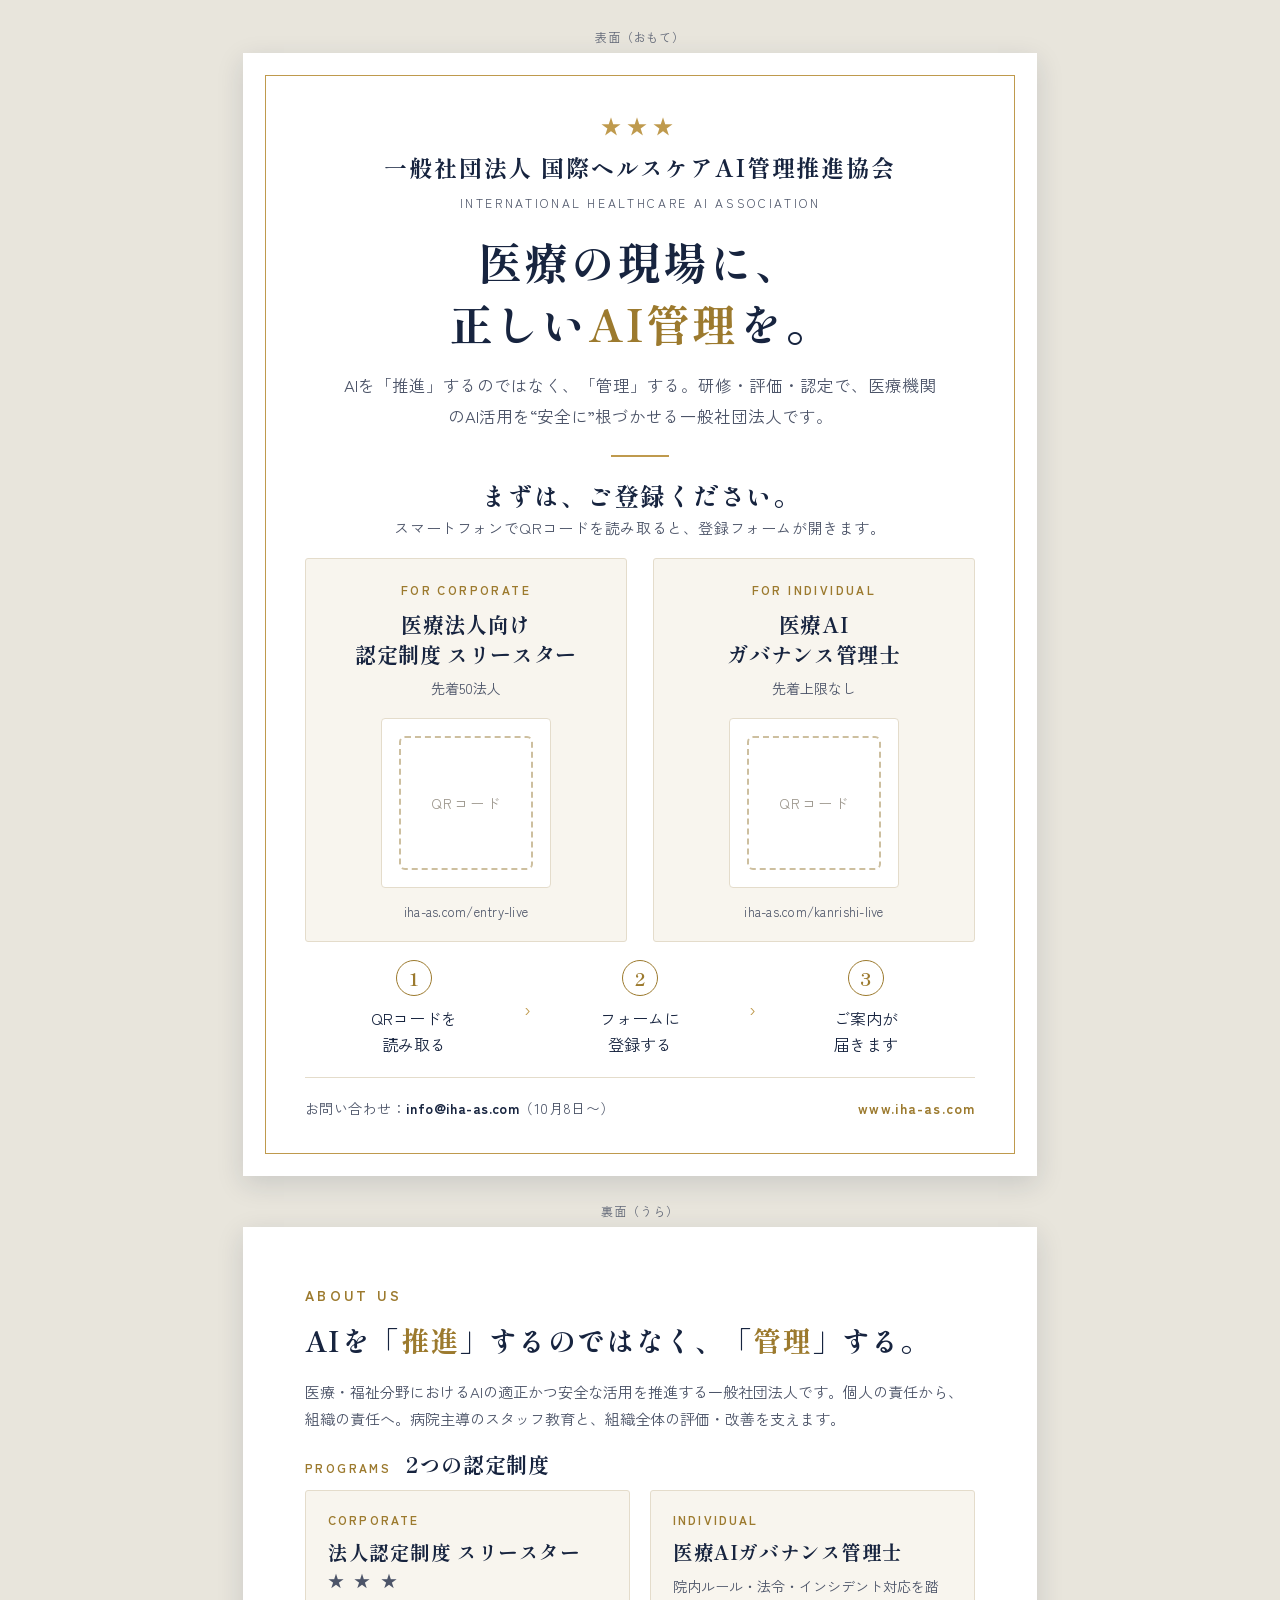
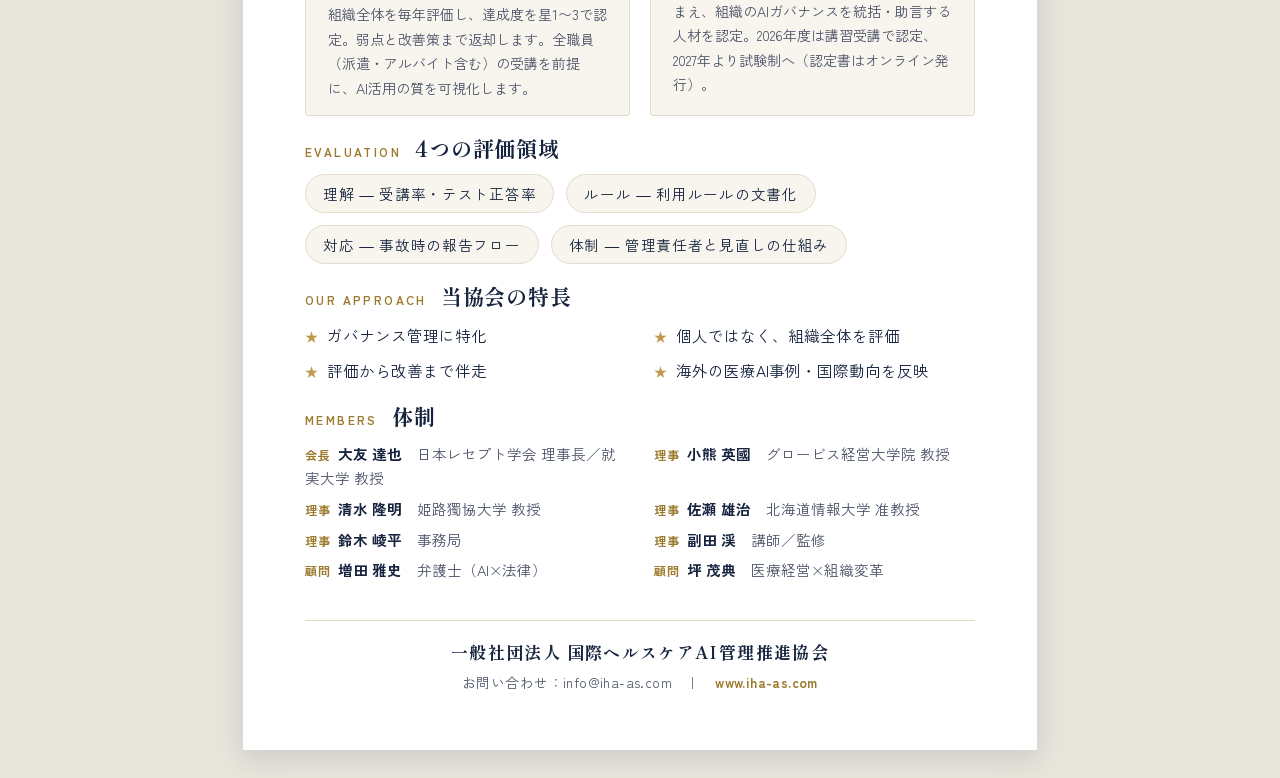
==== iha_flyer.html @ 17ee5e05 "チラシ（iha_flyer.html）を追加 Co-authored-by: Cursor <cursoragent@cursor.com>" ====
<!doctype html>
<html lang="ja">
<head>
<meta charset="utf-8">
<meta name="viewport" content="width=device-width, initial-scale=1">
<title>協会配布フライヤー</title>
<link rel="preconnect" href="https://fonts.googleapis.com">
<link rel="preconnect" href="https://fonts.gstatic.com" crossorigin>
<link rel="stylesheet" href="https://fonts.googleapis.com/css2?family=Shippori+Mincho+B1:wght@600;700&family=Zen+Kaku+Gothic+New:wght@400;500;700&display=swap">
<style>
  /* A4配布資料（表・裏）｜白基調・印刷向け。アクセントに協会のネイビー×ゴールド、見出しは明朝 */
  :root{
    --paper:#FFFFFF; --mat:#E8E5DC;
    --ink:#17243F;        /* 見出し・本文（濃紺） */
    --ink-soft:#4C5468;   /* 補足文 */
    --gold:#9C7A2E;       /* ラベル・小アクセント（白地で可読） */
    --gold-bright:#BF9A4D;/* 星・罫線・枠（装飾） */
    --line:#E4DCCB;       /* 罫線・枠（淡い） */
    --card:#F8F5EE;       /* カード地 */
    --font-mincho:"Shippori Mincho B1","Hiragino Mincho ProN","Yu Mincho",serif;
    --font-gothic:"Zen Kaku Gothic New","Hiragino Kaku Gothic ProN","Hiragino Sans","Yu Gothic","Meiryo",sans-serif;
    color-scheme:light;
  }
  *{box-sizing:border-box}
  body{margin:0;background:var(--mat);color:var(--ink);font-family:var(--font-gothic);
    padding-block:28px;padding-left:16px;padding-right:16px;
    display:flex;flex-direction:column;align-items:center;gap:26px;}

  .sheetwrap{width:100%;max-width:794px;}
  .scaler{position:relative;width:100%;}
  .scaler::before{content:"";display:block;padding-top:141.43%;} /* A4 297/210 */
  .page{position:absolute;top:0;left:0;width:794px;height:1123px;transform-origin:top left;
    background:var(--paper);overflow:hidden;box-shadow:0 8px 26px rgba(23,36,63,.14);}
  .page-inner{position:absolute;inset:0;box-sizing:border-box;padding:58px 62px;
    display:flex;flex-direction:column;}

  .frame{position:absolute;inset:22px;border:1px solid var(--gold-bright);pointer-events:none;}

  .eyebrow{margin:0;font-size:14px;font-weight:700;letter-spacing:.24em;color:var(--gold);}
  .stars{margin:0;font-size:20px;letter-spacing:.3em;color:var(--gold-bright);}

  /* ===== 表面 ===== */
  .f-head{text-align:center;display:flex;flex-direction:column;align-items:center;gap:10px;}
  .f-org{margin:0;font-family:var(--font-mincho);font-size:23px;font-weight:700;letter-spacing:.08em;color:var(--ink);}
  .f-orgen{margin:0;font-size:12px;letter-spacing:.22em;color:var(--ink-soft);}

  .f-hero{margin:20px 0 0;text-align:center;}
  .f-title{margin:0;font-family:var(--font-mincho);font-size:44px;font-weight:700;line-height:1.4;
    letter-spacing:.05em;color:var(--ink);}
  .f-title .em{color:var(--gold);}
  .f-sub{margin:16px auto 0;max-width:600px;font-size:16.5px;line-height:1.85;color:var(--ink-soft);}

  .f-rule{width:58px;height:2px;background:var(--gold-bright);margin:24px auto 0;}

  .f-cta-label{margin:20px 0 4px;text-align:center;font-family:var(--font-mincho);font-size:25px;font-weight:700;
    letter-spacing:.06em;color:var(--ink);}
  .f-cta-note{margin:0;text-align:center;font-size:15px;letter-spacing:.04em;color:var(--ink-soft);}

  .qr-row{display:grid;grid-template-columns:1fr 1fr;gap:26px;margin-top:20px;}
  .qr-card{border:1px solid var(--line);background:var(--card);border-radius:3px;
    padding:22px 22px 20px;display:flex;flex-direction:column;align-items:center;text-align:center;gap:12px;}
  .qr-tag{margin:0;font-size:12px;font-weight:700;letter-spacing:.2em;color:var(--gold);}
  .qr-name{margin:0;font-family:var(--font-mincho);font-size:21px;font-weight:700;letter-spacing:.03em;color:var(--ink);line-height:1.4;}
  .qr-limit{margin:-3px 0 0;font-size:14px;color:var(--ink-soft);}
  .qr-box{width:170px;height:170px;margin:8px 0 2px;background:#fff;border:1px solid var(--line);border-radius:4px;
    display:flex;align-items:center;justify-content:center;position:relative;}
  .qr-box::after{content:"QRコード";position:absolute;font-family:var(--font-gothic);
    font-size:14px;letter-spacing:.12em;color:#9a948a;}
  .qr-box .ph{width:134px;height:134px;border:2px dashed #cdbf9f;border-radius:6px;}
  .qr-url{margin:0;font-size:13px;letter-spacing:.02em;color:var(--ink-soft);word-break:break-all;}

  .f-steps{display:flex;align-items:stretch;justify-content:center;gap:0;margin-top:18px;}
  .f-step{flex:1;text-align:center;padding:0 10px;}
  .f-step .n{display:inline-flex;width:36px;height:36px;border-radius:50%;border:1.5px solid var(--gold);
    color:var(--gold);align-items:center;justify-content:center;font-size:18px;font-family:var(--font-mincho);font-weight:700;}
  .f-step p{margin:10px 0 0;font-size:16px;line-height:1.6;color:var(--ink);}
  .f-stepdiv{align-self:center;color:var(--gold-bright);font-size:18px;}

  .f-foot{margin-top:auto;padding-top:20px;border-top:1px solid var(--line);
    display:flex;justify-content:space-between;align-items:center;font-size:14px;color:var(--ink-soft);letter-spacing:.03em;}
  .f-foot b{color:var(--ink);font-weight:700;}
  .f-foot .site{color:var(--gold);font-weight:700;letter-spacing:.08em;}

  /* ===== 裏面 ===== */
  .b-head{display:flex;flex-direction:column;gap:7px;}
  .b-title{margin:8px 0 0;font-family:var(--font-mincho);font-size:28px;font-weight:700;line-height:1.45;
    letter-spacing:.05em;color:var(--ink);}
  .b-title .em{color:var(--gold);}
  .b-lead{margin:10px 0 0;font-size:15px;line-height:1.82;color:var(--ink-soft);}

  .b-sec{margin-top:17px;}
  .b-sec-h{display:flex;align-items:baseline;gap:14px;margin:0 0 11px;}
  .b-sec-h .en{font-size:12px;font-weight:700;letter-spacing:.2em;color:var(--gold);}
  .b-sec-h .ja{font-family:var(--font-mincho);font-size:21px;font-weight:700;letter-spacing:.04em;color:var(--ink);}

  .b-two{display:grid;grid-template-columns:1fr 1fr;gap:20px;}
  .b-card{border:1px solid var(--line);background:var(--card);border-radius:3px;padding:15px 22px;}
  .b-card h4{margin:0;font-family:var(--font-mincho);font-size:19.5px;font-weight:700;letter-spacing:.03em;color:var(--ink);}
  .b-card .tag{display:inline-block;margin:0 0 9px;font-size:12px;font-weight:700;letter-spacing:.18em;color:var(--gold);}
  .b-card p{margin:8px 0 0;font-size:14px;line-height:1.75;color:var(--ink-soft);}
  .b-card .stars{font-size:16px;letter-spacing:.2em;margin:0 0 3px;}

  .b-areas{display:flex;gap:12px;margin-top:5px;flex-wrap:wrap;}
  .b-tag{border:1px solid var(--line);background:var(--card);border-radius:999px;padding:8px 17px;font-size:14.5px;color:var(--ink);letter-spacing:.05em;}

  .b-diff{display:grid;grid-template-columns:1fr 1fr;gap:9px 28px;margin:0;padding:0;list-style:none;}
  .b-diff li{position:relative;padding-left:22px;font-size:15.5px;line-height:1.7;color:var(--ink);}
  .b-diff li::before{content:"★";position:absolute;left:0;color:var(--gold-bright);font-size:13px;top:4px;}

  .b-people{display:grid;grid-template-columns:1fr 1fr;gap:6px 28px;margin:0;padding:0;list-style:none;}
  .b-people li{font-size:14.5px;line-height:1.7;color:var(--ink-soft);}
  .b-people b{color:var(--ink);font-weight:700;}
  .b-people .role{color:var(--gold);font-size:12px;font-weight:700;letter-spacing:.1em;margin-right:7px;}

  .b-foot{margin-top:auto;padding-top:18px;border-top:1px solid var(--line);text-align:center;}
  .b-foot .org{margin:0;font-family:var(--font-mincho);font-size:17px;font-weight:700;letter-spacing:.08em;color:var(--ink);}
  .b-foot .meta{margin:8px 0 0;font-size:13.5px;color:var(--ink-soft);letter-spacing:.03em;}
  .b-foot .site{color:var(--gold);font-weight:700;}

  .pagetag{font-size:12px;color:var(--ink-soft);opacity:.85;text-align:center;letter-spacing:.08em;margin:0 0 8px;}
  .hint{font-size:13px;color:var(--ink-soft);text-align:center;max-width:794px;line-height:1.7;}
  .hint b{color:var(--gold);font-weight:700;}
</style>
</head>
<body>
<!-- 表面 -->
<div class="sheetwrap">
  <p class="pagetag">表面（おもて）</p>
  <div class="scaler">
    <div class="page">
      <div class="frame" aria-hidden="true"></div>
      <div class="page-inner">
        <div class="f-head">
          <p class="stars">★★★</p>
          <p class="f-org">一般社団法人 国際ヘルスケアAI管理推進協会</p>
          <p class="f-orgen">INTERNATIONAL HEALTHCARE AI ASSOCIATION</p>
        </div>

        <div class="f-hero">
          <h1 class="f-title">医療の現場に、<br>正しい<span class="em">AI管理</span>を。</h1>
          <p class="f-sub">AIを「推進」するのではなく、「管理」する。研修・評価・認定で、医療機関のAI活用を“安全に”根づかせる一般社団法人です。</p>
        </div>

        <div class="f-rule" aria-hidden="true"></div>

        <p class="f-cta-label">まずは、ご登録ください。</p>
        <p class="f-cta-note">スマートフォンでQRコードを読み取ると、登録フォームが開きます。</p>

        <div class="qr-row">
          <div class="qr-card">
            <p class="qr-tag">FOR CORPORATE</p>
            <p class="qr-name">医療法人向け<br>認定制度 スリースター</p>
            <p class="qr-limit">先着50法人</p>
            <div class="qr-box"><span class="ph"></span></div>
            <p class="qr-url">iha-as.com/entry-live</p>
          </div>
          <div class="qr-card">
            <p class="qr-tag">FOR INDIVIDUAL</p>
            <p class="qr-name">医療AI<br>ガバナンス管理士</p>
            <p class="qr-limit">先着上限なし</p>
            <div class="qr-box"><span class="ph"></span></div>
            <p class="qr-url">iha-as.com/kanrishi-live</p>
          </div>
        </div>

        <div class="f-steps">
          <div class="f-step"><span class="n">1</span><p>QRコードを<br>読み取る</p></div>
          <div class="f-stepdiv">›</div>
          <div class="f-step"><span class="n">2</span><p>フォームに<br>登録する</p></div>
          <div class="f-stepdiv">›</div>
          <div class="f-step"><span class="n">3</span><p>ご案内が<br>届きます</p></div>
        </div>

        <div class="f-foot">
          <span>お問い合わせ：<b>info@iha-as.com</b>（10月8日〜）</span>
          <span class="site">www.iha-as.com</span>
        </div>
      </div>
    </div>
  </div>
</div>

<!-- 裏面 -->
<div class="sheetwrap">
  <p class="pagetag">裏面（うら）</p>
  <div class="scaler">
    <div class="page">
      <div class="page-inner">
        <div class="b-head">
          <p class="eyebrow">ABOUT US</p>
          <h2 class="b-title">AIを「<span class="em">推進</span>」するのではなく、「<span class="em">管理</span>」する。</h2>
          <p class="b-lead">医療・福祉分野におけるAIの適正かつ安全な活用を推進する一般社団法人です。個人の責任から、組織の責任へ。病院主導のスタッフ教育と、組織全体の評価・改善を支えます。</p>
        </div>

        <div class="b-sec">
          <div class="b-sec-h"><span class="en">PROGRAMS</span><span class="ja">2つの認定制度</span></div>
          <div class="b-two">
            <div class="b-card">
              <span class="tag">CORPORATE</span>
              <h4>法人認定制度 スリースター</h4>
              <p class="stars">★ ★ ★</p>
              <p>組織全体を毎年評価し、達成度を星1〜3で認定。弱点と改善策まで返却します。全職員（派遣・アルバイト含む）の受講を前提に、AI活用の質を可視化します。</p>
            </div>
            <div class="b-card">
              <span class="tag">INDIVIDUAL</span>
              <h4>医療AIガバナンス管理士</h4>
              <p>院内ルール・法令・インシデント対応を踏まえ、組織のAIガバナンスを統括・助言する人材を認定。2026年度は講習受講で認定、2027年より試験制へ（認定書はオンライン発行）。</p>
            </div>
          </div>
        </div>

        <div class="b-sec">
          <div class="b-sec-h"><span class="en">EVALUATION</span><span class="ja">4つの評価領域</span></div>
          <div class="b-areas">
            <span class="b-tag">理解 ― 受講率・テスト正答率</span>
            <span class="b-tag">ルール ― 利用ルールの文書化</span>
            <span class="b-tag">対応 ― 事故時の報告フロー</span>
            <span class="b-tag">体制 ― 管理責任者と見直しの仕組み</span>
          </div>
        </div>

        <div class="b-sec">
          <div class="b-sec-h"><span class="en">OUR APPROACH</span><span class="ja">当協会の特長</span></div>
          <ul class="b-diff">
            <li>ガバナンス管理に特化</li>
            <li>個人ではなく、組織全体を評価</li>
            <li>評価から改善まで伴走</li>
            <li>海外の医療AI事例・国際動向を反映</li>
          </ul>
        </div>

        <div class="b-sec">
          <div class="b-sec-h"><span class="en">MEMBERS</span><span class="ja">体制</span></div>
          <ul class="b-people">
            <li><span class="role">会長</span><b>大友 達也</b>　日本レセプト学会 理事長／就実大学 教授</li>
            <li><span class="role">理事</span><b>小熊 英國</b>　グロービス経営大学院 教授</li>
            <li><span class="role">理事</span><b>清水 隆明</b>　姫路獨協大学 教授</li>
            <li><span class="role">理事</span><b>佐瀬 雄治</b>　北海道情報大学 准教授</li>
            <li><span class="role">理事</span><b>鈴木 崚平</b>　事務局</li>
            <li><span class="role">理事</span><b>副田 渓</b>　講師／監修</li>
            <li><span class="role">顧問</span><b>増田 雅史</b>　弁護士（AI×法律）</li>
            <li><span class="role">顧問</span><b>坪 茂典</b>　医療経営×組織変革</li>
          </ul>
        </div>

        <div class="b-foot">
          <p class="org">一般社団法人 国際ヘルスケアAI管理推進協会</p>
          <p class="meta">お問い合わせ：info@iha-as.com　｜　<span class="site">www.iha-as.com</span></p>
        </div>
      </div>
    </div>
  </div>
</div>

<script>
  function fit(){
    document.querySelectorAll('.sheetwrap').forEach(function(w){
      var page=w.querySelector('.page');
      page.style.transform='scale('+(w.querySelector('.scaler').clientWidth/794)+')';
    });
  }
  window.addEventListener('resize',fit);fit();
  window.addEventListener('load',fit);
</script>
</body>
</html>
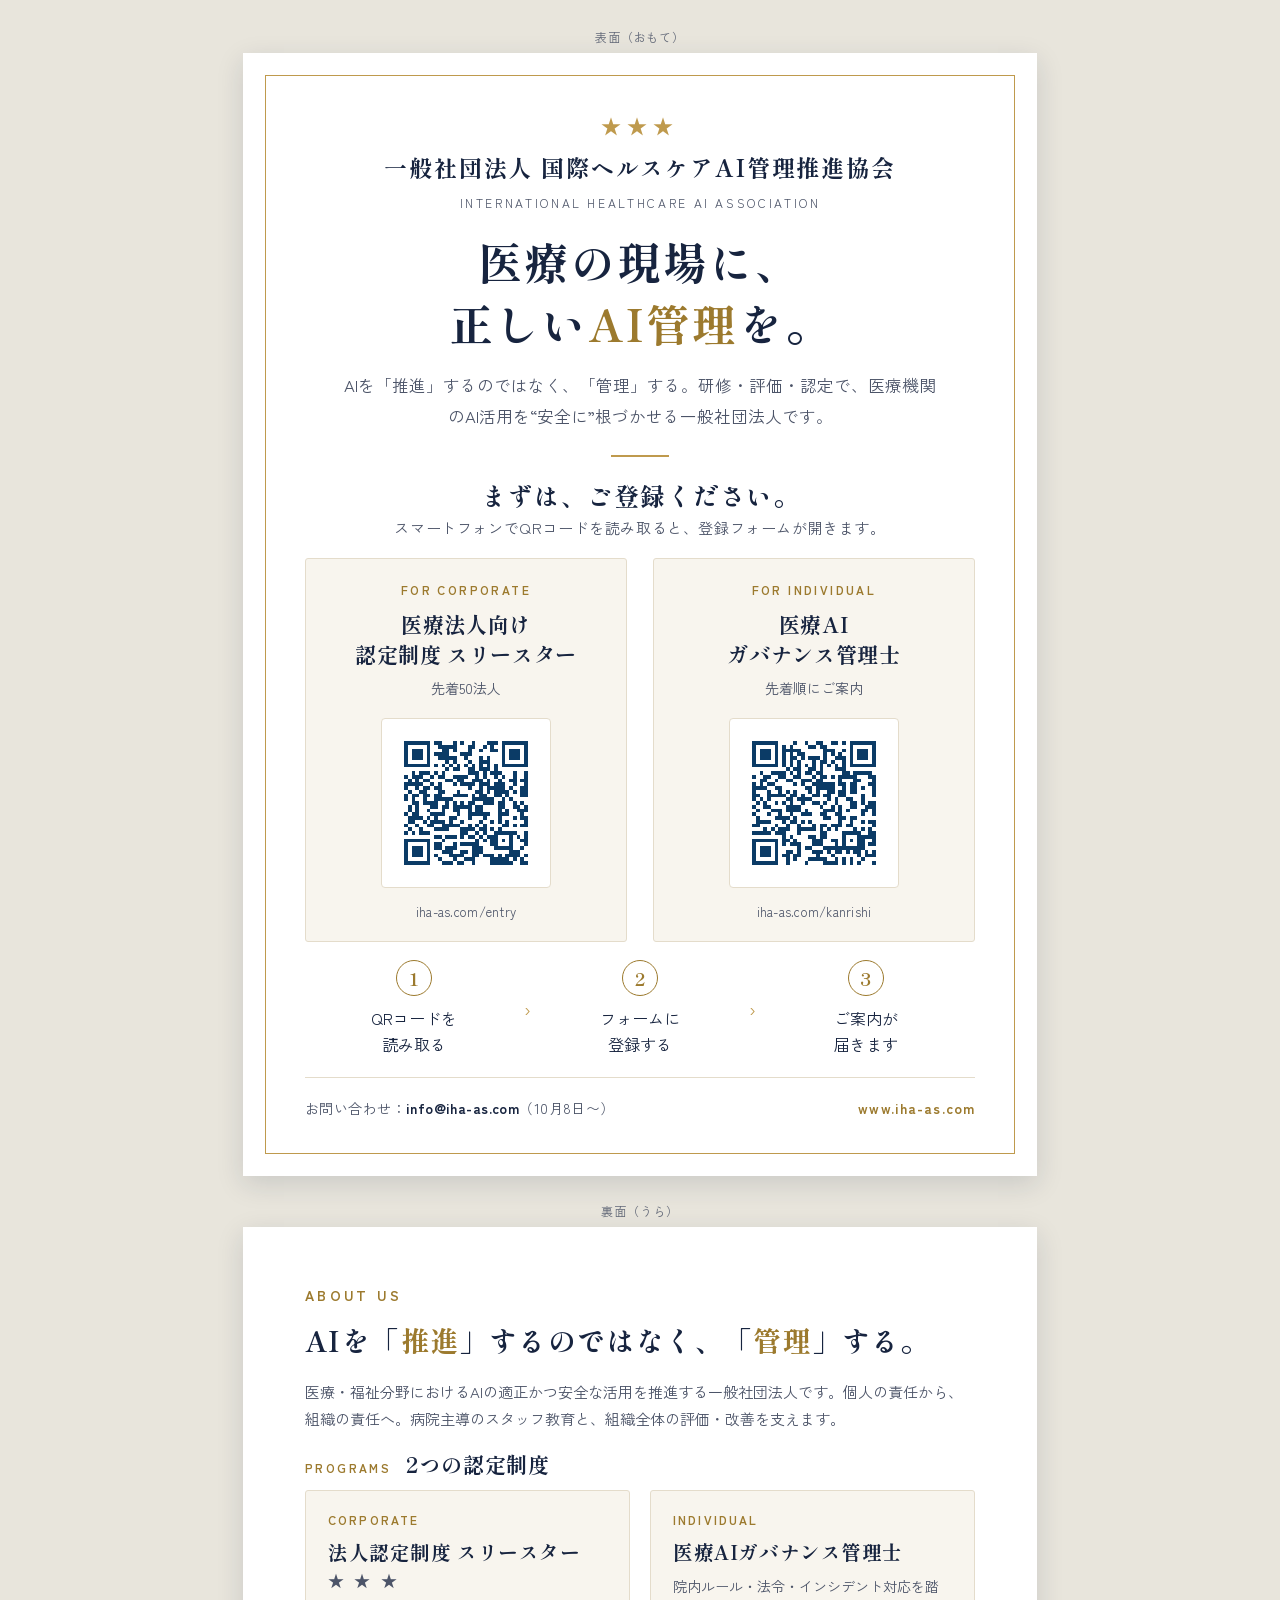
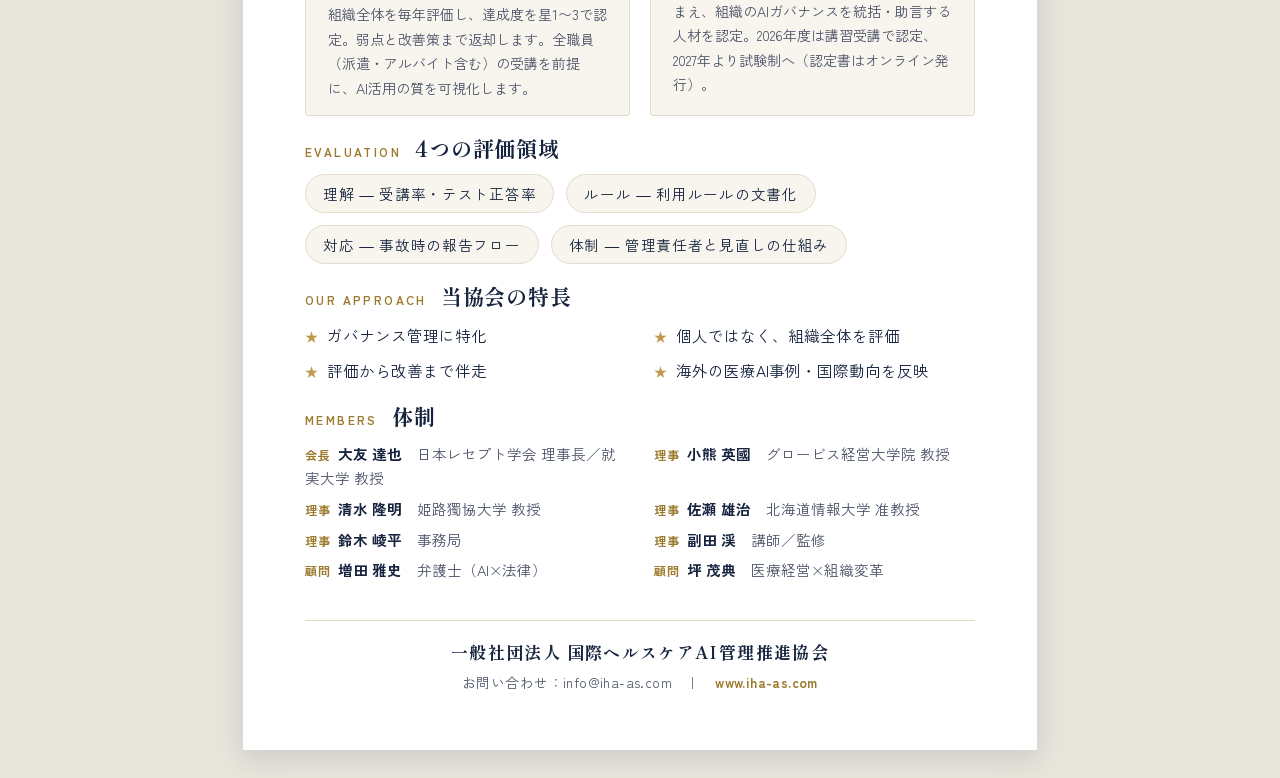
==== commit 2a3ca2f4: "チラシに会場配布用のQRコードを入れ、管理士の表記を「先着順にご案内」に変更 Co-authored-by: Cursor <cursoragent@cursor.com>" ====
--- a/iha_flyer.html
+++ b/iha_flyer.html
@@ -63,10 +63,8 @@
   .qr-name{margin:0;font-family:var(--font-mincho);font-size:21px;font-weight:700;letter-spacing:.03em;color:var(--ink);line-height:1.4;}
   .qr-limit{margin:-3px 0 0;font-size:14px;color:var(--ink-soft);}
   .qr-box{width:170px;height:170px;margin:8px 0 2px;background:#fff;border:1px solid var(--line);border-radius:4px;
-    display:flex;align-items:center;justify-content:center;position:relative;}
-  .qr-box::after{content:"QRコード";position:absolute;font-family:var(--font-gothic);
-    font-size:14px;letter-spacing:.12em;color:#9a948a;}
-  .qr-box .ph{width:134px;height:134px;border:2px dashed #cdbf9f;border-radius:6px;}
+    display:flex;align-items:center;justify-content:center;}
+  .qr-box svg{display:block;width:154px;height:154px;}
   .qr-url{margin:0;font-size:13px;letter-spacing:.02em;color:var(--ink-soft);word-break:break-all;}
 
   .f-steps{display:flex;align-items:stretch;justify-content:center;gap:0;margin-top:18px;}
@@ -151,15 +149,15 @@
             <p class="qr-tag">FOR CORPORATE</p>
             <p class="qr-name">医療法人向け<br>認定制度 スリースター</p>
             <p class="qr-limit">先着50法人</p>
-            <div class="qr-box"><span class="ph"></span></div>
-            <p class="qr-url">iha-as.com/entry-live</p>
+            <div class="qr-box"><svg role="img" aria-label="医療法人向け認定制度のQRコード" xmlns="http://www.w3.org/2000/svg" viewBox="0 0 41 41" shape-rendering="crispEdges"><path fill="#FFFFFF" d="M0 0h41v41H0z"/><path stroke="#0B3B66" d="M4 4.5h7m1 0h2m3 0h1m1 0h1m2 0h1m3 0h3m1 0h7M4 5.5h1m5 0h1m2 0h5m3 0h2m2 0h1m1 0h1m2 0h1m5 0h1M4 6.5h1m1 0h3m1 0h1m3 0h2m1 0h1m3 0h1m2 0h1m2 0h2m1 0h1m1 0h3m1 0h1M4 7.5h1m1 0h3m1 0h1m1 0h4m3 0h3m8 0h1m1 0h3m1 0h1M4 8.5h1m1 0h3m1 0h1m2 0h5m2 0h1m3 0h1m1 0h1m3 0h1m1 0h3m1 0h1M4 9.5h1m5 0h1m4 0h1m1 0h1m3 0h1m2 0h3m3 0h1m5 0h1M4 10.5h7m1 0h1m1 0h1m1 0h1m1 0h1m1 0h1m1 0h1m1 0h1m1 0h1m1 0h1m1 0h7M15 11.5h1m1 0h2m2 0h2m1 0h3m1 0h1M6 12.5h1m1 0h3m1 0h1m1 0h1m6 0h3m1 0h1m1 0h3m3 0h1m2 0h1M4 13.5h1m1 0h3m2 0h1m1 0h2m2 0h4m2 0h1m1 0h1m2 0h1m1 0h1m2 0h1m2 0h1M5 14.5h1m1 0h1m1 0h2m4 0h2m1 0h2m2 0h3m1 0h1m2 0h1m2 0h2m1 0h2M4 15.5h5m2 0h1m1 0h1m3 0h1m1 0h4m1 0h3m1 0h3m2 0h1m2 0h1M4 16.5h1m2 0h1m1 0h2m1 0h2m7 0h1m2 0h1m1 0h5m1 0h1m2 0h2M5 17.5h1m2 0h2m3 0h2m3 0h1m4 0h2m1 0h1m1 0h4m1 0h1m1 0h2M4 18.5h1m1 0h2m1 0h2m1 0h2m3 0h4m1 0h1m1 0h2m2 0h2m1 0h1m3 0h2M4 19.5h1m1 0h1m2 0h1m2 0h5m5 0h6m2 0h1m1 0h1M6 20.5h2m1 0h4m2 0h1m1 0h1m1 0h1m1 0h2m2 0h3m1 0h2m2 0h1m1 0h1M5 21.5h1m1 0h1m3 0h2m1 0h2m1 0h5m1 0h2m4 0h2m2 0h2m1 0h1M5 22.5h1m1 0h1m2 0h1m3 0h1m2 0h2m2 0h1m1 0h2m4 0h1m1 0h1m2 0h3M4 23.5h1m1 0h2m3 0h4m3 0h1m2 0h6m2 0h3m3 0h1M5 24.5h4m1 0h1m1 0h1m3 0h2m3 0h1m3 0h1m3 0h1m3 0h1m1 0h2M5 25.5h2m2 0h1m1 0h4m1 0h1m2 0h1m4 0h1m2 0h1m1 0h1m1 0h1m4 0h1M4 26.5h1m2 0h1m2 0h2m2 0h5m2 0h1m1 0h1m1 0h1m4 0h2m1 0h1m1 0h2M5 27.5h1m2 0h1m3 0h4m3 0h4m1 0h2m1 0h1m1 0h1M4 28.5h1m1 0h1m1 0h3m8 0h2m2 0h1m1 0h1m2 0h6m2 0h1M12 29.5h2m1 0h3m1 0h1m1 0h2m1 0h1m1 0h3m3 0h1m1 0h1m1 0h1M4 30.5h7m3 0h1m8 0h1m1 0h1m1 0h2m1 0h1m1 0h1m2 0h2M4 31.5h1m5 0h1m1 0h2m3 0h1m1 0h5m3 0h2m3 0h1m3 0h1M4 32.5h1m1 0h3m1 0h1m1 0h2m1 0h3m4 0h3m3 0h5m2 0h1M4 33.5h1m1 0h3m1 0h1m3 0h3m2 0h2m1 0h3m7 0h3M4 34.5h1m1 0h3m1 0h1m1 0h1m3 0h4m2 0h2m1 0h3m1 0h1m1 0h4m1 0h1M4 35.5h1m5 0h1m2 0h1m3 0h1m2 0h3m4 0h5m1 0h1m1 0h1M4 36.5h7m3 0h3m1 0h2m2 0h1m4 0h6m2 0h2"/></svg></div>
+            <p class="qr-url">iha-as.com/entry</p>
           </div>
           <div class="qr-card">
             <p class="qr-tag">FOR INDIVIDUAL</p>
             <p class="qr-name">医療AI<br>ガバナンス管理士</p>
-            <p class="qr-limit">先着上限なし</p>
-            <div class="qr-box"><span class="ph"></span></div>
-            <p class="qr-url">iha-as.com/kanrishi-live</p>
+            <p class="qr-limit">先着順にご案内</p>
+            <div class="qr-box"><svg role="img" aria-label="医療AIガバナンス管理士のQRコード" xmlns="http://www.w3.org/2000/svg" viewBox="0 0 41 41" shape-rendering="crispEdges"><path fill="#FFFFFF" d="M0 0h41v41H0z"/><path stroke="#0B3B66" d="M4 4.5h7m4 0h1m2 0h1m2 0h2m2 0h2m1 0h1m1 0h7M4 5.5h1m5 0h1m1 0h1m1 0h1m4 0h2m1 0h2m6 0h1m5 0h1M4 6.5h1m1 0h3m1 0h1m1 0h5m6 0h3m2 0h1m1 0h1m1 0h3m1 0h1M4 7.5h1m1 0h3m1 0h1m1 0h1m1 0h1m1 0h2m5 0h1m1 0h1m1 0h1m2 0h1m1 0h3m1 0h1M4 8.5h1m1 0h3m1 0h1m1 0h1m1 0h2m1 0h1m1 0h3m1 0h1m2 0h3m1 0h1m1 0h3m1 0h1M4 9.5h1m5 0h1m1 0h1m1 0h1m1 0h1m3 0h1m1 0h2m1 0h1m2 0h1m1 0h1m5 0h1M4 10.5h7m1 0h1m1 0h1m1 0h1m1 0h1m1 0h1m1 0h1m1 0h1m1 0h1m1 0h1m1 0h7M13 11.5h1m1 0h2m2 0h2m1 0h1m3 0h3M6 12.5h1m2 0h4m1 0h1m1 0h1m1 0h2m1 0h2m5 0h2m1 0h5M4 13.5h1m2 0h2m2 0h2m2 0h2m3 0h1m1 0h2m1 0h1m1 0h5m3 0h2M6 14.5h2m2 0h1m2 0h2m2 0h3m1 0h2m4 0h1m3 0h2m3 0h1M4 15.5h1m1 0h1m1 0h2m5 0h1m1 0h1m2 0h6m1 0h2m1 0h2m3 0h2M4 16.5h4m2 0h2m6 0h2m1 0h5m2 0h1m1 0h2m1 0h1m2 0h1M4 17.5h1m3 0h1m2 0h1m1 0h1m1 0h1m3 0h1m1 0h1m2 0h2m1 0h2m1 0h2m4 0h1M4 18.5h2m2 0h5m1 0h2m1 0h1m2 0h2m1 0h2m2 0h2m4 0h1m2 0h1M4 19.5h1m1 0h1m1 0h1m4 0h2m1 0h4m4 0h1m1 0h1m2 0h2m2 0h1M5 20.5h1m1 0h1m2 0h1m1 0h1m1 0h1m2 0h1m2 0h2m1 0h1m2 0h1m3 0h2m1 0h1m1 0h2M4 21.5h1m2 0h2m4 0h4m5 0h1m2 0h1m1 0h1m2 0h2m2 0h3M5 22.5h1m3 0h3m1 0h4m1 0h1m4 0h3m1 0h1m1 0h1m3 0h2m1 0h1M4 23.5h1m3 0h1m2 0h1m2 0h1m2 0h3m2 0h2m2 0h2m5 0h1m2 0h1M5 24.5h1m4 0h4m1 0h1m7 0h2m2 0h2m1 0h2M5 25.5h4m3 0h1m1 0h2m1 0h1m1 0h1m7 0h1m2 0h1m2 0h1m1 0h2M4 26.5h2m4 0h1m2 0h1m2 0h1m3 0h1m1 0h2m1 0h3m1 0h2m5 0h1M7 27.5h1m1 0h1m1 0h3m2 0h5m1 0h1m1 0h1m1 0h1m4 0h1m1 0h1m1 0h1M4 28.5h5m1 0h3m3 0h1m5 0h2m4 0h5m2 0h2M12 29.5h1m1 0h1m4 0h2m1 0h2m4 0h1m3 0h5M4 30.5h7m1 0h2m1 0h1m4 0h3m2 0h2m1 0h1m1 0h1m1 0h2m2 0h1M4 31.5h1m5 0h1m1 0h1m1 0h3m3 0h3m3 0h1m1 0h1m3 0h2m1 0h2M4 32.5h1m1 0h3m1 0h1m5 0h1m1 0h2m3 0h11M4 33.5h1m1 0h3m1 0h1m2 0h2m1 0h1m3 0h3m1 0h1m1 0h2m1 0h1m1 0h2m1 0h1m1 0h1M4 34.5h1m1 0h3m1 0h1m1 0h2m1 0h2m4 0h1m3 0h1m6 0h1m1 0h3M4 35.5h1m5 0h1m2 0h1m1 0h1m3 0h5m2 0h1m1 0h1m1 0h1m2 0h1M4 36.5h7m2 0h1m4 0h1m4 0h4m1 0h1m1 0h1m1 0h1m3 0h1"/></svg></div>
+            <p class="qr-url">iha-as.com/kanrishi</p>
           </div>
         </div>
 
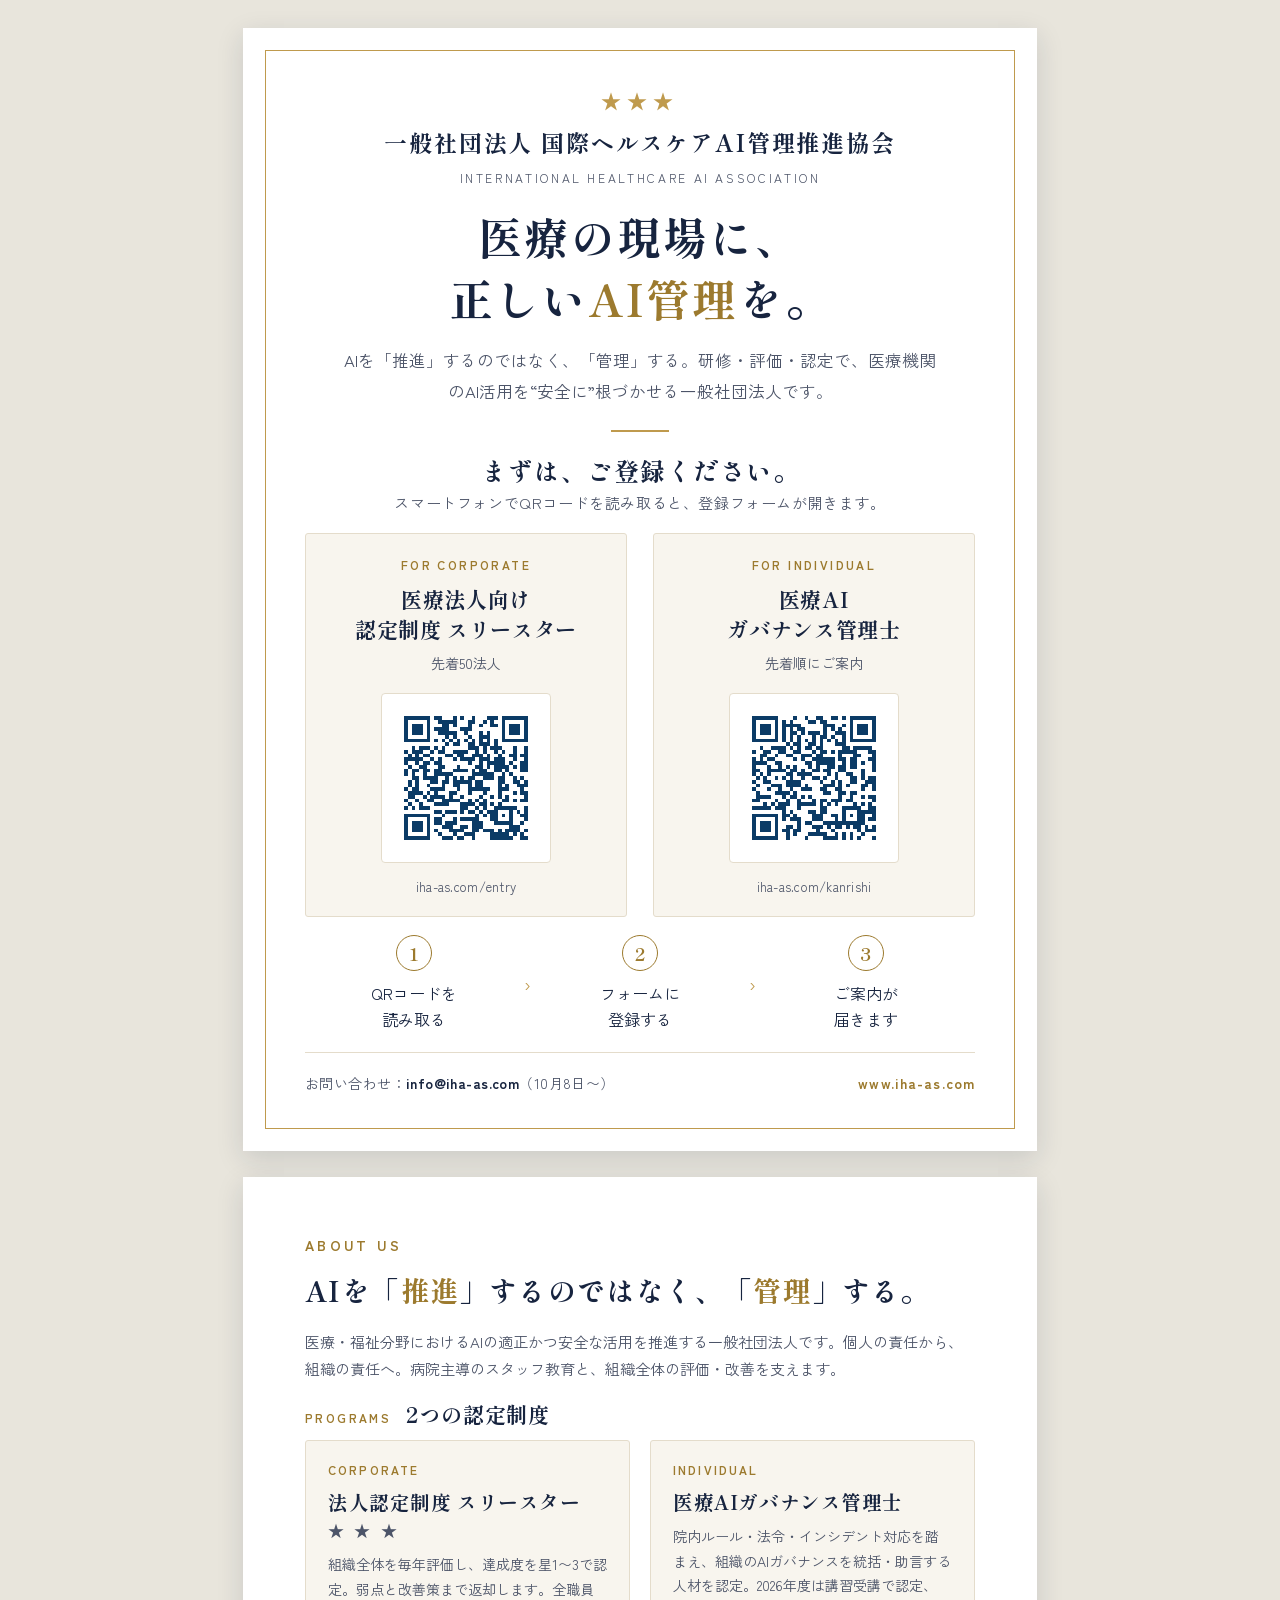
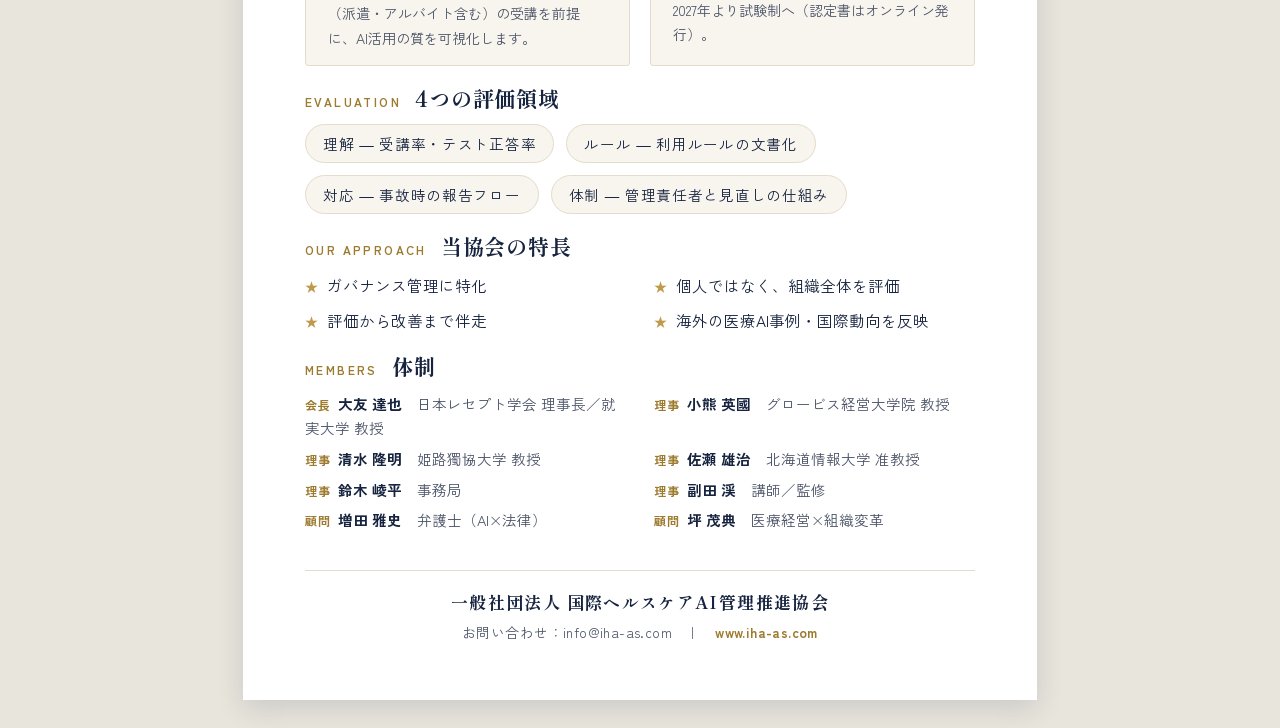
==== commit bf685f59: "チラシの「表面」「裏面」の表示を削除 Co-authored-by: Cursor <cursoragent@cursor.com>" ====
--- a/iha_flyer.html
+++ b/iha_flyer.html
@@ -115,7 +115,6 @@
   .b-foot .meta{margin:8px 0 0;font-size:13.5px;color:var(--ink-soft);letter-spacing:.03em;}
   .b-foot .site{color:var(--gold);font-weight:700;}
 
-  .pagetag{font-size:12px;color:var(--ink-soft);opacity:.85;text-align:center;letter-spacing:.08em;margin:0 0 8px;}
   .hint{font-size:13px;color:var(--ink-soft);text-align:center;max-width:794px;line-height:1.7;}
   .hint b{color:var(--gold);font-weight:700;}
 </style>
@@ -123,7 +122,6 @@
 <body>
 <!-- 表面 -->
 <div class="sheetwrap">
-  <p class="pagetag">表面（おもて）</p>
   <div class="scaler">
     <div class="page">
       <div class="frame" aria-hidden="true"></div>
@@ -180,7 +178,6 @@
 
 <!-- 裏面 -->
 <div class="sheetwrap">
-  <p class="pagetag">裏面（うら）</p>
   <div class="scaler">
     <div class="page">
       <div class="page-inner">
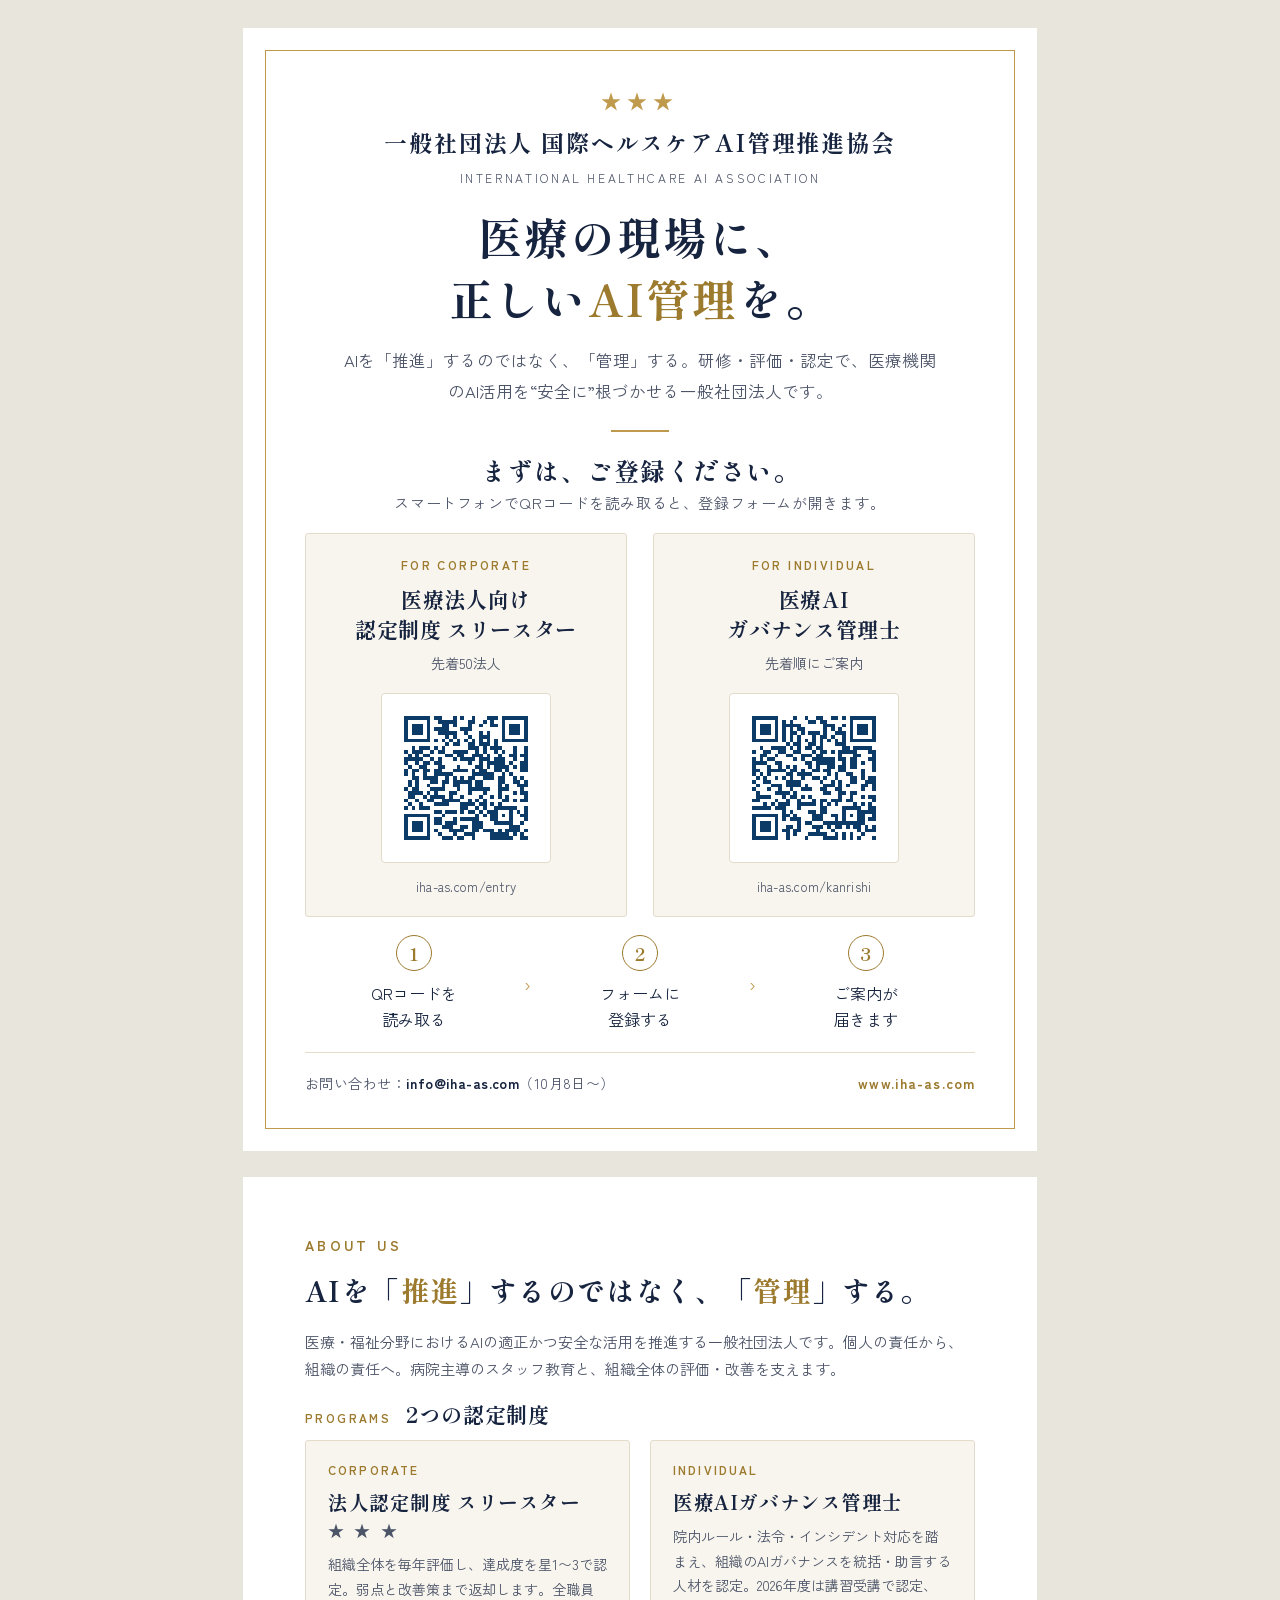
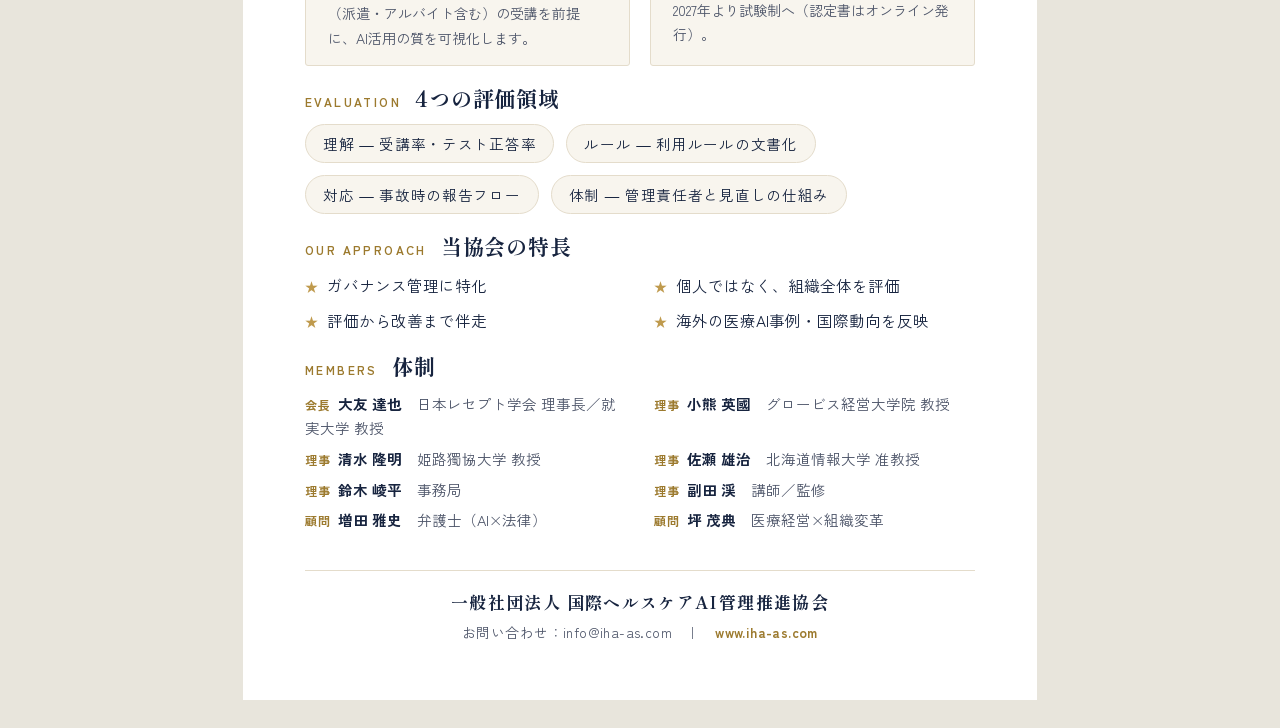
==== commit 13491bcf: "チラシの影を削除し、PDF保存用の印刷設定を追加 Co-authored-by: Cursor <cursoragent@cursor.com>" ====
--- a/iha_flyer.html
+++ b/iha_flyer.html
@@ -30,9 +30,20 @@
   .scaler{position:relative;width:100%;}
   .scaler::before{content:"";display:block;padding-top:141.43%;} /* A4 297/210 */
   .page{position:absolute;top:0;left:0;width:794px;height:1123px;transform-origin:top left;
-    background:var(--paper);overflow:hidden;box-shadow:0 8px 26px rgba(23,36,63,.14);}
+    background:var(--paper);overflow:hidden;}
   .page-inner{position:absolute;inset:0;box-sizing:border-box;padding:58px 62px;
     display:flex;flex-direction:column;}
+
+  /* 印刷・PDF保存：1シート＝A4 1ページ。画面用の縮小と下地は外す */
+  @page{size:A4;margin:0;}
+  @media print{
+    html,body{background:var(--paper);}
+    body{display:block;padding:0;-webkit-print-color-adjust:exact;print-color-adjust:exact;}
+    .sheetwrap{max-width:none;width:210mm;height:297mm;overflow:hidden;break-after:page;}
+    .sheetwrap:last-of-type{break-after:auto;}
+    .scaler::before{display:none;}
+    .page{position:relative;transform:none !important;}
+  }
 
   .frame{position:absolute;inset:22px;border:1px solid var(--gold-bright);pointer-events:none;}
 
